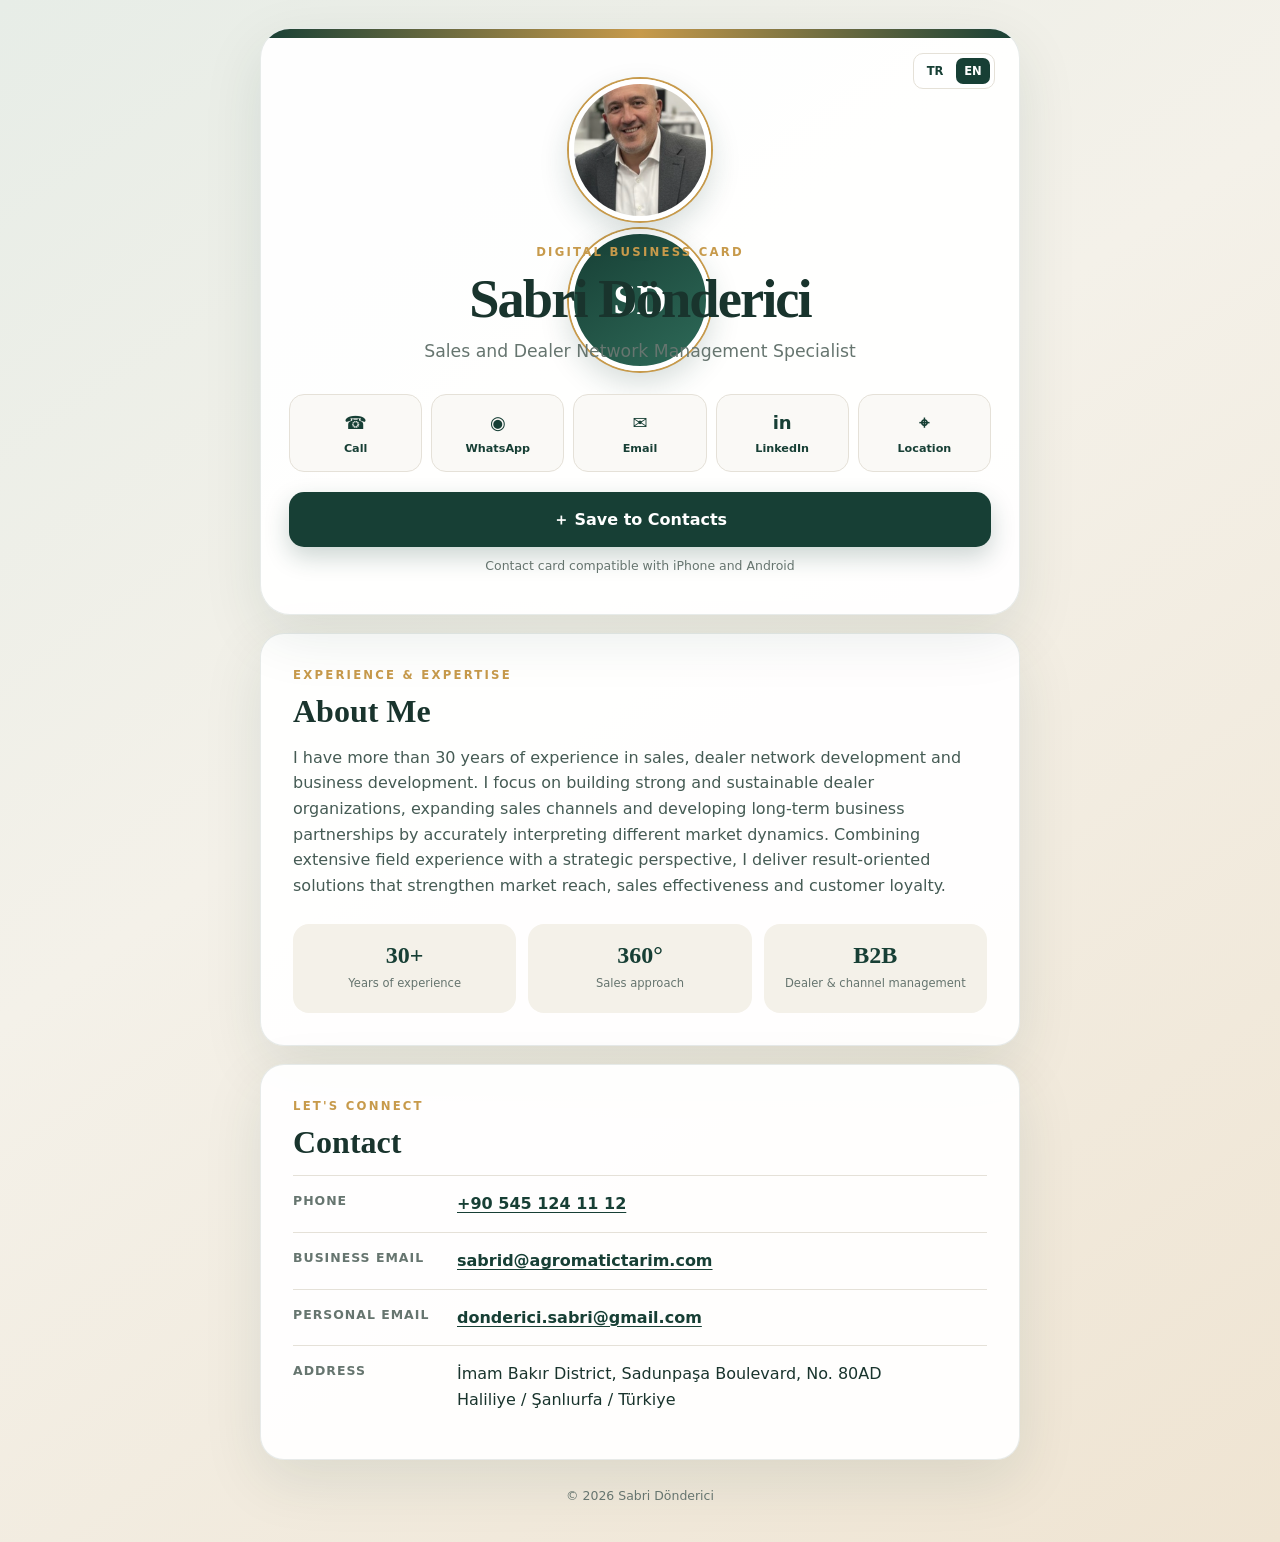
==== en.html @ 988d4c66 "İngilizce sürümü ekle" ====
<!doctype html><html lang="en"><head><meta charset="utf-8"><meta name="viewport" content="width=device-width,initial-scale=1"><meta name="theme-color" content="#173f35"><meta name="description" content="Sabri Dönderici — Sales and Dealer Network Management Specialist"><title>Sabri Dönderici | Digital Business Card</title><link rel="stylesheet" href="style.css"><link rel="stylesheet" href="language.css"></head><body><main class="shell">
<section class="hero" aria-labelledby="name"><div class="language-switch" aria-label="Language selection"><a href="index.html" lang="tr">TR</a><span>EN</span></div><div class="profile-wrap"><img class="profile-photo" src="profil.png" alt="Sabri Dönderici" onerror="this.hidden=true;this.nextElementSibling.hidden=false"><div class="profile-fallback" hidden aria-label="Sabri Dönderici profile image">SD</div></div><p class="eyebrow">DIGITAL BUSINESS CARD</p><h1 id="name">Sabri Dönderici</h1><p class="role">Sales and Dealer Network Management Specialist</p>
<nav class="quick-actions" aria-label="Quick contact"><a class="action" href="tel:+905451241112"><span aria-hidden="true">☎</span><b>Call</b></a><a class="action" href="https://wa.me/905451241112" target="_blank" rel="noopener"><span aria-hidden="true">◉</span><b>WhatsApp</b></a><a class="action" href="mailto:sabrid@agromatictarim.com"><span aria-hidden="true">✉</span><b>Email</b></a><a class="action" href="https://www.linkedin.com/in/sabri-d-956bb459/" target="_blank" rel="noopener"><span aria-hidden="true">in</span><b>LinkedIn</b></a><a class="action" href="https://www.google.com/maps/search/?api=1&amp;query=%C4%B0mam%20Bak%C4%B1r%20Mh.%20Sadunpa%C5%9Fa%20Bulv.%20No%2080AD%20Haliliye%20%C5%9Eanl%C4%B1urfa%20Turkey" target="_blank" rel="noopener"><span aria-hidden="true">⌖</span><b>Location</b></a></nav><a class="save-contact" href="sabri-donderici.vcf" download>＋ Save to Contacts</a><p class="helper">Contact card compatible with iPhone and Android</p></section>
<section class="card about" aria-labelledby="about-title"><p class="section-kicker">EXPERIENCE &amp; EXPERTISE</p><h2 id="about-title">About Me</h2><p>I have more than 30 years of experience in sales, dealer network development and business development. I focus on building strong and sustainable dealer organizations, expanding sales channels and developing long-term business partnerships by accurately interpreting different market dynamics. Combining extensive field experience with a strategic perspective, I deliver result-oriented solutions that strengthen market reach, sales effectiveness and customer loyalty.</p><div class="stats" aria-label="Expertise summary"><div><strong>30+</strong><span>Years of experience</span></div><div><strong>360°</strong><span>Sales approach</span></div><div><strong>B2B</strong><span>Dealer &amp; channel management</span></div></div></section>
<section class="card contact" aria-labelledby="contact-title"><p class="section-kicker">LET'S CONNECT</p><h2 id="contact-title">Contact</h2><dl><div><dt>Phone</dt><dd><a href="tel:+905451241112">+90 545 124 11 12</a></dd></div><div><dt>Business email</dt><dd><a href="mailto:sabrid@agromatictarim.com">sabrid@agromatictarim.com</a></dd></div><div><dt>Personal email</dt><dd><a href="mailto:donderici.sabri@gmail.com">donderici.sabri@gmail.com</a></dd></div><div><dt>Address</dt><dd>İmam Bakır District, Sadunpaşa Boulevard, No. 80AD<br>Haliliye / Şanlıurfa / Türkiye</dd></div></dl></section><footer>© <span id="year"></span> Sabri Dönderici</footer></main><script>document.getElementById('year').textContent=new Date().getFullYear();</script></body></html>
---- style.css ----
:root{--ink:#19342d;--muted:#66756f;--paper:#f4f1e9;--card:#fff;--green:#173f35;--gold:#c79a4b;--line:#e5e1d8}*{box-sizing:border-box}html{scroll-behavior:smooth}body{margin:0;background:linear-gradient(145deg,#e7ede7 0,#f4f1e9 42%,#efe4d2 100%);color:var(--ink);font-family:Inter,ui-sans-serif,system-ui,-apple-system,"Segoe UI",sans-serif;line-height:1.6}.shell{width:min(100% - 28px,760px);margin:28px auto}.hero,.card{background:rgba(255,255,255,.94);border:1px solid rgba(23,63,53,.1);box-shadow:0 20px 60px rgba(23,63,53,.1)}.hero{position:relative;overflow:hidden;text-align:center;padding:50px 28px 38px;border-radius:30px}.hero:before{content:"";position:absolute;inset:0 0 auto;height:9px;background:linear-gradient(90deg,var(--green),var(--gold),var(--green))}.profile-wrap{width:142px;height:142px;margin:0 auto 22px}.profile-photo,.profile-fallback{width:100%;height:100%;border-radius:50%;border:5px solid #fff;box-shadow:0 0 0 2px var(--gold),0 12px 30px rgba(23,63,53,.18)}.profile-photo{object-fit:cover}.profile-fallback{display:grid;place-items:center;background:linear-gradient(145deg,var(--green),#2e6a58);color:#fff;font:700 42px Georgia,serif}.eyebrow,.section-kicker{margin:0 0 8px;color:var(--gold);font-size:.73rem;font-weight:800;letter-spacing:.19em}.hero h1{margin:0;font:700 clamp(2.2rem,8vw,3.4rem)/1.08 Georgia,"Times New Roman",serif;letter-spacing:-.035em}.role{margin:10px 0 28px;color:var(--muted);font-size:1.08rem}.quick-actions{display:grid;grid-template-columns:repeat(5,1fr);gap:9px}.action{min-width:0;padding:14px 4px 11px;border:1px solid var(--line);border-radius:15px;color:var(--green);text-decoration:none;background:#faf9f6;transition:.2s}.action span{display:block;height:25px;font-size:1.13rem;font-weight:800}.action b{font-size:.7rem}.action:hover,.action:focus-visible{transform:translateY(-2px);border-color:var(--gold);outline:none}.save-contact{display:block;margin:20px auto 0;padding:15px 22px;border-radius:15px;background:var(--green);color:#fff;text-decoration:none;font-weight:800;box-shadow:0 10px 24px rgba(23,63,53,.22)}.save-contact:hover,.save-contact:focus-visible{background:#205547;outline:3px solid rgba(199,154,75,.45)}.helper{margin:9px 0 0;color:var(--muted);font-size:.78rem}.card{margin-top:18px;padding:32px;border-radius:24px}.card h2{margin:0 0 15px;font:700 2rem/1.15 Georgia,"Times New Roman",serif}.about>p:not(.section-kicker){margin:0;color:#455b54}.stats{display:grid;grid-template-columns:repeat(3,1fr);gap:12px;margin-top:26px}.stats div{padding:18px 8px;border-radius:16px;background:var(--paper);text-align:center}.stats strong{display:block;color:var(--green);font:700 1.5rem Georgia,serif}.stats span{color:var(--muted);font-size:.72rem}.contact dl{margin:0}.contact dl div{display:grid;grid-template-columns:150px 1fr;gap:14px;padding:15px 0;border-top:1px solid var(--line)}dt{color:var(--muted);font-size:.78rem;font-weight:700;text-transform:uppercase;letter-spacing:.08em}dd{margin:0;overflow-wrap:anywhere}dd a{color:var(--green);font-weight:650;text-decoration-thickness:1px;text-underline-offset:3px}footer{text-align:center;padding:26px 0 8px;color:var(--muted);font-size:.78rem}@media(max-width:560px){.shell{margin:14px auto}.hero{padding:42px 16px 28px;border-radius:23px}.quick-actions{grid-template-columns:repeat(3,1fr)}.quick-actions .action:nth-child(4),.quick-actions .action:nth-child(5){grid-column:span 1}.card{padding:25px 20px}.stats{gap:7px}.stats div{padding:14px 5px}.contact dl div{grid-template-columns:1fr;gap:4px}}@media(prefers-reduced-motion:reduce){*{scroll-behavior:auto}.action{transition:none}}
---- language.css ----
.language-switch{position:absolute;top:24px;right:24px;z-index:1;display:flex;gap:4px;padding:4px;border:1px solid var(--line);border-radius:10px;background:#fff}.language-switch a,.language-switch span{min-width:34px;padding:4px 6px;border-radius:7px;font-size:.72rem;font-weight:800;text-decoration:none}.language-switch a{color:var(--green)}.language-switch span{background:var(--green);color:#fff}
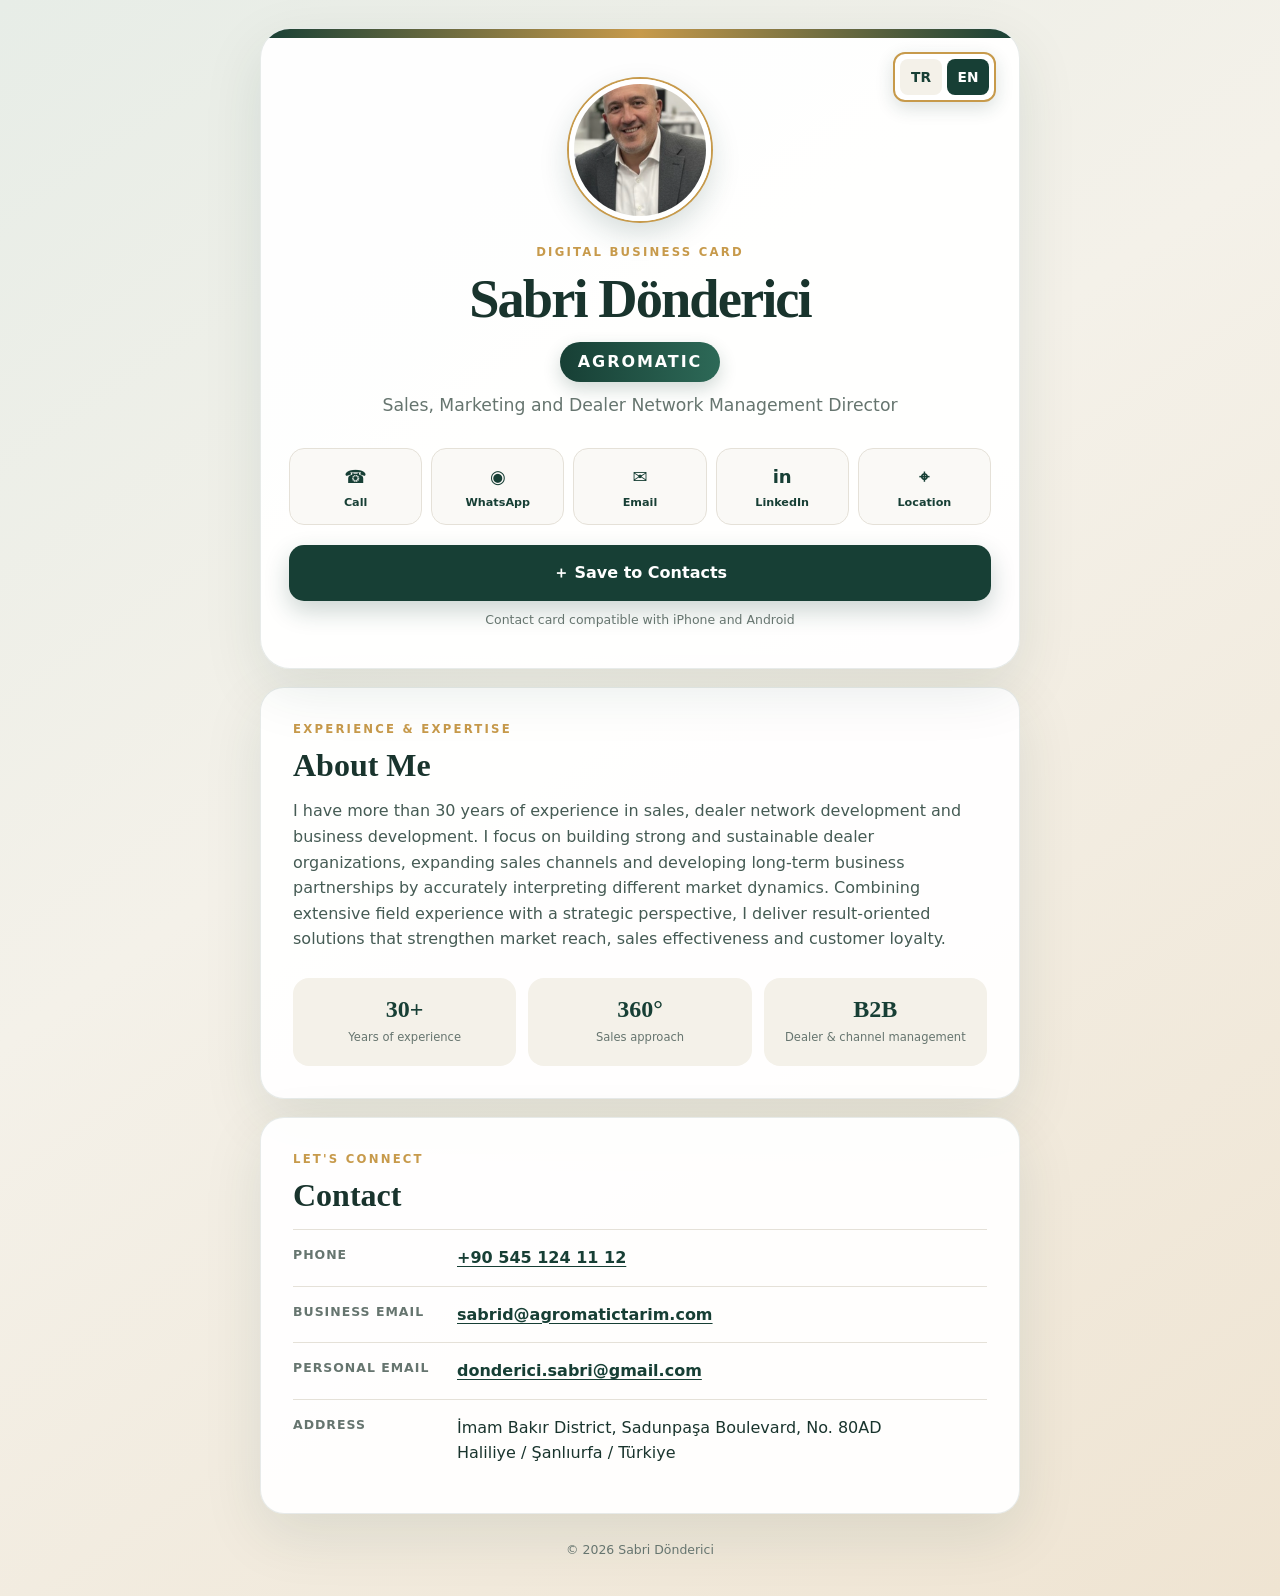
==== commit d65ef646: "İngilizce sayfadaki SD alanını kaldır" ====
--- a/en.html
+++ b/en.html
@@ -1,5 +1,5 @@
-<!doctype html><html lang="en"><head><meta charset="utf-8"><meta name="viewport" content="width=device-width,initial-scale=1"><meta name="theme-color" content="#173f35"><meta name="description" content="Sabri Dönderici — Sales and Dealer Network Management Specialist"><title>Sabri Dönderici | Digital Business Card</title><link rel="stylesheet" href="style.css"><link rel="stylesheet" href="language.css"></head><body><main class="shell">
-<section class="hero" aria-labelledby="name"><div class="language-switch" aria-label="Language selection"><a href="index.html" lang="tr">TR</a><span>EN</span></div><div class="profile-wrap"><img class="profile-photo" src="profil.png" alt="Sabri Dönderici" onerror="this.hidden=true;this.nextElementSibling.hidden=false"><div class="profile-fallback" hidden aria-label="Sabri Dönderici profile image">SD</div></div><p class="eyebrow">DIGITAL BUSINESS CARD</p><h1 id="name">Sabri Dönderici</h1><p class="role">Sales and Dealer Network Management Specialist</p>
+<!doctype html><html lang="en"><head><meta charset="utf-8"><meta name="viewport" content="width=device-width,initial-scale=1"><meta name="theme-color" content="#173f35"><meta name="description" content="Sabri Dönderici — Sales, Marketing and Dealer Network Management Director"><title>Sabri Dönderici | Digital Business Card</title><link rel="stylesheet" href="style.css"><link rel="stylesheet" href="language.css?v=4"><link rel="stylesheet" href="company.css?v=1"></head><body><main class="shell">
+<section class="hero" aria-labelledby="name"><div class="language-switch" aria-label="Language selection"><a href="index.html" lang="tr">TR</a><span>EN</span></div><div class="profile-wrap"><img class="profile-photo" src="profil.png" alt="Sabri Dönderici" onerror="this.hidden=true;this.nextElementSibling.hidden=false"><div class="profile-fallback" hidden aria-label="Sabri Dönderici profile image">SD</div></div><p class="eyebrow">DIGITAL BUSINESS CARD</p><h1 id="name">Sabri Dönderici</h1><p class="company">AGROMATIC</p><p class="role">Sales, Marketing and Dealer Network Management Director</p>
 <nav class="quick-actions" aria-label="Quick contact"><a class="action" href="tel:+905451241112"><span aria-hidden="true">☎</span><b>Call</b></a><a class="action" href="https://wa.me/905451241112" target="_blank" rel="noopener"><span aria-hidden="true">◉</span><b>WhatsApp</b></a><a class="action" href="mailto:sabrid@agromatictarim.com"><span aria-hidden="true">✉</span><b>Email</b></a><a class="action" href="https://www.linkedin.com/in/sabri-d-956bb459/" target="_blank" rel="noopener"><span aria-hidden="true">in</span><b>LinkedIn</b></a><a class="action" href="https://www.google.com/maps/search/?api=1&amp;query=%C4%B0mam%20Bak%C4%B1r%20Mh.%20Sadunpa%C5%9Fa%20Bulv.%20No%2080AD%20Haliliye%20%C5%9Eanl%C4%B1urfa%20Turkey" target="_blank" rel="noopener"><span aria-hidden="true">⌖</span><b>Location</b></a></nav><a class="save-contact" href="sabri-donderici.vcf" download>＋ Save to Contacts</a><p class="helper">Contact card compatible with iPhone and Android</p></section>
 <section class="card about" aria-labelledby="about-title"><p class="section-kicker">EXPERIENCE &amp; EXPERTISE</p><h2 id="about-title">About Me</h2><p>I have more than 30 years of experience in sales, dealer network development and business development. I focus on building strong and sustainable dealer organizations, expanding sales channels and developing long-term business partnerships by accurately interpreting different market dynamics. Combining extensive field experience with a strategic perspective, I deliver result-oriented solutions that strengthen market reach, sales effectiveness and customer loyalty.</p><div class="stats" aria-label="Expertise summary"><div><strong>30+</strong><span>Years of experience</span></div><div><strong>360°</strong><span>Sales approach</span></div><div><strong>B2B</strong><span>Dealer &amp; channel management</span></div></div></section>
 <section class="card contact" aria-labelledby="contact-title"><p class="section-kicker">LET'S CONNECT</p><h2 id="contact-title">Contact</h2><dl><div><dt>Phone</dt><dd><a href="tel:+905451241112">+90 545 124 11 12</a></dd></div><div><dt>Business email</dt><dd><a href="mailto:sabrid@agromatictarim.com">sabrid@agromatictarim.com</a></dd></div><div><dt>Personal email</dt><dd><a href="mailto:donderici.sabri@gmail.com">donderici.sabri@gmail.com</a></dd></div><div><dt>Address</dt><dd>İmam Bakır District, Sadunpaşa Boulevard, No. 80AD<br>Haliliye / Şanlıurfa / Türkiye</dd></div></dl></section><footer>© <span id="year"></span> Sabri Dönderici</footer></main><script>document.getElementById('year').textContent=new Date().getFullYear();</script></body></html>
--- a/language.css
+++ b/language.css
@@ -1 +1 @@
-.language-switch{position:absolute;top:24px;right:24px;z-index:1;display:flex;gap:4px;padding:4px;border:1px solid var(--line);border-radius:10px;background:#fff}.language-switch a,.language-switch span{min-width:34px;padding:4px 6px;border-radius:7px;font-size:.72rem;font-weight:800;text-decoration:none}.language-switch a{color:var(--green)}.language-switch span{background:var(--green);color:#fff}
+.profile-fallback[hidden]{display:none!important}.language-switch{position:absolute;top:23px;right:23px;z-index:2;display:flex;gap:5px;padding:5px;border:2px solid var(--gold);border-radius:12px;background:#fff;box-shadow:0 6px 18px rgba(23,63,53,.16)}.language-switch a,.language-switch span{min-width:42px;padding:7px 10px;border-radius:8px;font-size:.86rem;font-weight:900;text-decoration:none}.language-switch a{color:var(--green);background:#f4f1e9}.language-switch span{background:var(--green);color:#fff}@media(max-width:420px){.language-switch{position:relative;top:auto;right:auto;width:max-content;margin:-18px auto 24px}.profile-wrap{margin-top:0}}
--- a/company.css
+++ b/company.css
@@ -0,0 +1 @@
+.company{display:inline-block;margin:14px 0 2px;padding:7px 18px;border-radius:999px;background:linear-gradient(90deg,var(--green),#2d6957);color:#fff;font-size:1rem;font-weight:900;letter-spacing:.12em;box-shadow:0 7px 18px rgba(23,63,53,.2)}.company+.role{margin-top:8px}
